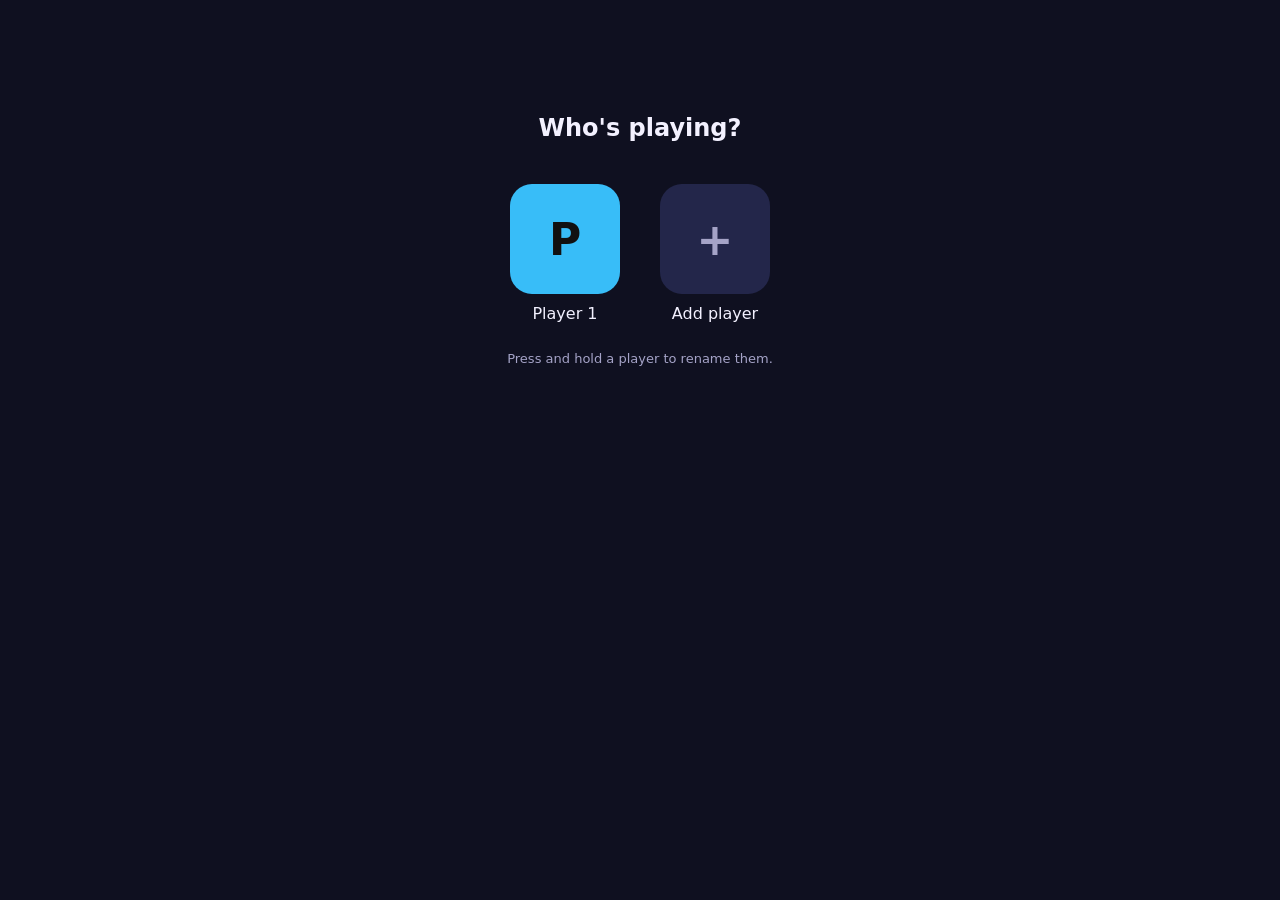
==== docs/index.html @ 9d43294e "Phone web app (docs/) for Android (2026.10.18.1937)" ====
<!doctype html>
<html lang="en">
<head>
<meta charset="utf-8">
<meta name="viewport" content="width=device-width, initial-scale=1, viewport-fit=cover">
<meta name="theme-color" content="#0f1020">
<title>Retro Arcade</title>
<link rel="manifest" href="manifest.webmanifest">
<link rel="icon" href="icon-192.png">
<link rel="stylesheet" href="style.css">
<link rel="stylesheet" href="phone.css">
</head>
<body>
<div class="wrap" id="app"></div>
<input type="file" id="picker" multiple hidden>

<dialog id="userDlg">
  <form method="dialog" id="userForm">
    <h3 id="userDlgTitle" style="margin-top:0">New player</h3>
    <input type="text" id="userName" maxlength="20" placeholder="Name" autocomplete="off" required>
    <div class="colors" id="userColors"></div>
    <div class="btns">
      <button type="button" class="btn danger" id="userDelete" hidden>Remove</button>
      <button type="button" class="btn" id="userCancel">Cancel</button>
      <button type="submit" class="btn primary">Save</button>
    </div>
  </form>
</dialog>

<dialog id="importDlg">
  <h3 style="margin-top:0">Add games</h3>
  <p class="hint" style="margin-top:0">Check the system for each game, then tap Add.</p>
  <div id="importList"></div>
  <div class="progress"><div id="importBar"></div></div>
  <div class="btns">
    <button type="button" class="btn" id="importCancel">Cancel</button>
    <button type="button" class="btn primary" id="importGo">Add</button>
  </div>
</dialog>

<div class="toast" id="toast"><span id="toastMsg"></span><button id="toastAct"></button></div>
<script src="store.js"></script>
<script src="phone.js"></script>
</body>
</html>
---- docs/style.css ----
:root {
  --bg: #0f1020;
  --panel: #1a1c34;
  --panel-2: #23264a;
  --text: #f3f1ff;
  --muted: #a5a3c7;
  --accent: #ff5d8f;
  --accent-2: #ffc145;
  --ok: #4ade80;
  --radius: 14px;
}
* { box-sizing: border-box; }
html, body { margin: 0; background: var(--bg); color: var(--text); font-family: "Segoe UI", system-ui, sans-serif; }
body { min-height: 100vh; }
button { font: inherit; color: inherit; cursor: pointer; }
.wrap { max-width: 1200px; margin: 0 auto; padding: 24px 16px 64px; }

header.top { display: flex; align-items: center; gap: 12px; margin-bottom: 24px; }
header.top h1 { font-size: 26px; margin: 0; letter-spacing: .5px; }
header.top h1 span { color: var(--accent); }
header.top .spacer { flex: 1; }
.chip { display: inline-flex; align-items: center; gap: 8px; background: var(--panel); border: 1px solid var(--panel-2);
  border-radius: 999px; padding: 6px 14px 6px 6px; }
.avatar { width: 36px; height: 36px; border-radius: 50%; display: grid; place-items: center; font-weight: 700; color: #111; flex: none; }

/* Profile picker */
.profiles { display: flex; flex-wrap: wrap; gap: 20px; justify-content: center; margin-top: 10vh; }
.profiles h2 { width: 100%; text-align: center; font-weight: 600; margin: 0 0 12px; }
.profile { background: none; border: 0; display: flex; flex-direction: column; align-items: center; gap: 10px; padding: 10px; border-radius: var(--radius); }
.profile .avatar { width: 110px; height: 110px; font-size: 44px; border-radius: 22px; transition: transform .15s; }
.profile:hover .avatar, .profile:focus-visible .avatar { transform: scale(1.06); outline: 3px solid var(--text); }
.profile.add .avatar { background: var(--panel-2); color: var(--muted); }

/* Library */
.tabs { display: flex; gap: 8px; flex-wrap: wrap; margin-bottom: 18px; }
.tab { background: var(--panel); border: 1px solid var(--panel-2); border-radius: 999px; padding: 8px 16px; color: var(--muted); }
.tab.on { background: var(--accent); border-color: var(--accent); color: #fff; }
.search { flex: 0 1 260px; background: var(--panel); border: 1px solid var(--panel-2); border-radius: 999px; padding: 8px 16px; color: var(--text); }
h3.row { margin: 26px 0 12px; font-size: 18px; color: var(--muted); font-weight: 600; }
.grid { display: grid; grid-template-columns: repeat(auto-fill, minmax(150px, 1fr)); gap: 16px; }
.card { background: var(--panel); border: 1px solid var(--panel-2); border-radius: var(--radius); overflow: hidden; padding: 0;
  text-align: left; display: flex; flex-direction: column; transition: transform .12s, border-color .12s; }
.card:hover, .card:focus-visible { transform: translateY(-3px); border-color: var(--accent); outline: none; }
.cover { aspect-ratio: 3 / 4; background: var(--panel-2); display: grid; place-items: center; overflow: hidden; }
.cover img { width: 100%; height: 100%; object-fit: cover; }
.cover .ph { font-size: 15px; padding: 12px; text-align: center; color: var(--muted); }
.card .meta { padding: 10px 12px 12px; }
.card .t { font-size: 14px; font-weight: 600; line-height: 1.25; }
.card .s { font-size: 12px; color: var(--muted); margin-top: 4px; }
.badge { display: inline-block; font-size: 11px; font-weight: 700; padding: 2px 7px; border-radius: 6px; background: var(--panel-2); color: var(--accent-2); }
.empty { color: var(--muted); padding: 40px 0; text-align: center; }

/* Dialog */
dialog { background: var(--panel); color: var(--text); border: 1px solid var(--panel-2); border-radius: var(--radius); padding: 22px; width: min(420px, calc(100vw - 32px)); }
dialog::backdrop { background: rgba(0,0,0,.6); }
dialog input[type=text] { width: 100%; padding: 10px 12px; border-radius: 10px; border: 1px solid var(--panel-2); background: var(--bg); color: var(--text); font-size: 16px; }
.colors { display: flex; gap: 10px; margin: 14px 0; flex-wrap: wrap; }
.colors button { width: 34px; height: 34px; border-radius: 50%; border: 3px solid transparent; }
.colors button.on { border-color: var(--text); }
.btns { display: flex; gap: 10px; justify-content: flex-end; margin-top: 16px; }
.btn { background: var(--panel-2); border: 0; border-radius: 10px; padding: 10px 16px; }
.btn.primary { background: var(--accent); color: #fff; }
.btn.danger { background: transparent; color: #ff8080; margin-right: auto; }

/* Player */
body.play { overflow: hidden; }
#game { position: fixed; inset: 0; }
.hud { position: fixed; top: 10px; left: 10px; z-index: 10000; display: flex; gap: 8px; align-items: center; opacity: .35; transition: opacity .2s; }
.hud:hover, .hud:focus-within { opacity: 1; }
.hud .btn { background: rgba(20,20,40,.85); }
.toast { position: fixed; bottom: 18px; left: 50%; transform: translateX(-50%); z-index: 10001; background: rgba(20,20,40,.92);
  border: 1px solid var(--panel-2); border-radius: 999px; padding: 10px 18px; font-size: 14px; display: none; gap: 10px; align-items: center; }
.toast.show { display: flex; }
.toast button { background: none; border: 0; color: var(--accent-2); text-decoration: underline; padding: 0; }
.dot { width: 8px; height: 8px; border-radius: 50%; background: var(--ok); display: inline-block; }

@media (max-width: 600px) {
  header.top h1 { font-size: 20px; }
  .grid { grid-template-columns: repeat(auto-fill, minmax(120px, 1fr)); gap: 12px; }
  .profile .avatar { width: 84px; height: 84px; font-size: 34px; }
}
---- docs/phone.css ----
/* Phone additions on top of the shared arcade style.css */
body { padding: env(safe-area-inset-top) env(safe-area-inset-right) env(safe-area-inset-bottom) env(safe-area-inset-left); }
.bar { display: flex; gap: 10px; margin-bottom: 16px; }
.bar .search { flex: 1; min-width: 0; }
.hint { color: var(--muted); font-size: 13px; text-align: center; margin: 18px 0; }
.empty p { margin: 8px 0; }
.tabs { flex-wrap: nowrap; overflow-x: auto; scrollbar-width: none; padding-bottom: 2px; }
.tabs::-webkit-scrollbar { display: none; }
.tab { white-space: nowrap; }
.cover .ph { font-size: 13px; }
#importList { max-height: 50vh; overflow-y: auto; }
.imp { display: flex; align-items: center; gap: 10px; padding: 8px 0; border-bottom: 1px solid var(--panel-2); }
.imp-name { flex: 1; min-width: 0; font-size: 14px; overflow-wrap: anywhere; }
.imp-name small { display: block; color: var(--muted); font-size: 12px; }
.imp select { background: var(--bg); color: var(--text); border: 1px solid var(--panel-2); border-radius: 8px; padding: 6px; max-width: 46%; }
.progress { height: 6px; background: var(--panel-2); border-radius: 3px; margin-top: 14px; overflow: hidden; }
#importBar { height: 100%; width: 0; background: var(--accent); transition: width .2s; }
.btn:disabled { opacity: .5; }
@media (max-width: 600px) {
  header.top { margin-bottom: 14px; }
  .chip { padding-right: 10px; font-size: 14px; }
  .chip .avatar { width: 30px; height: 30px; }
}
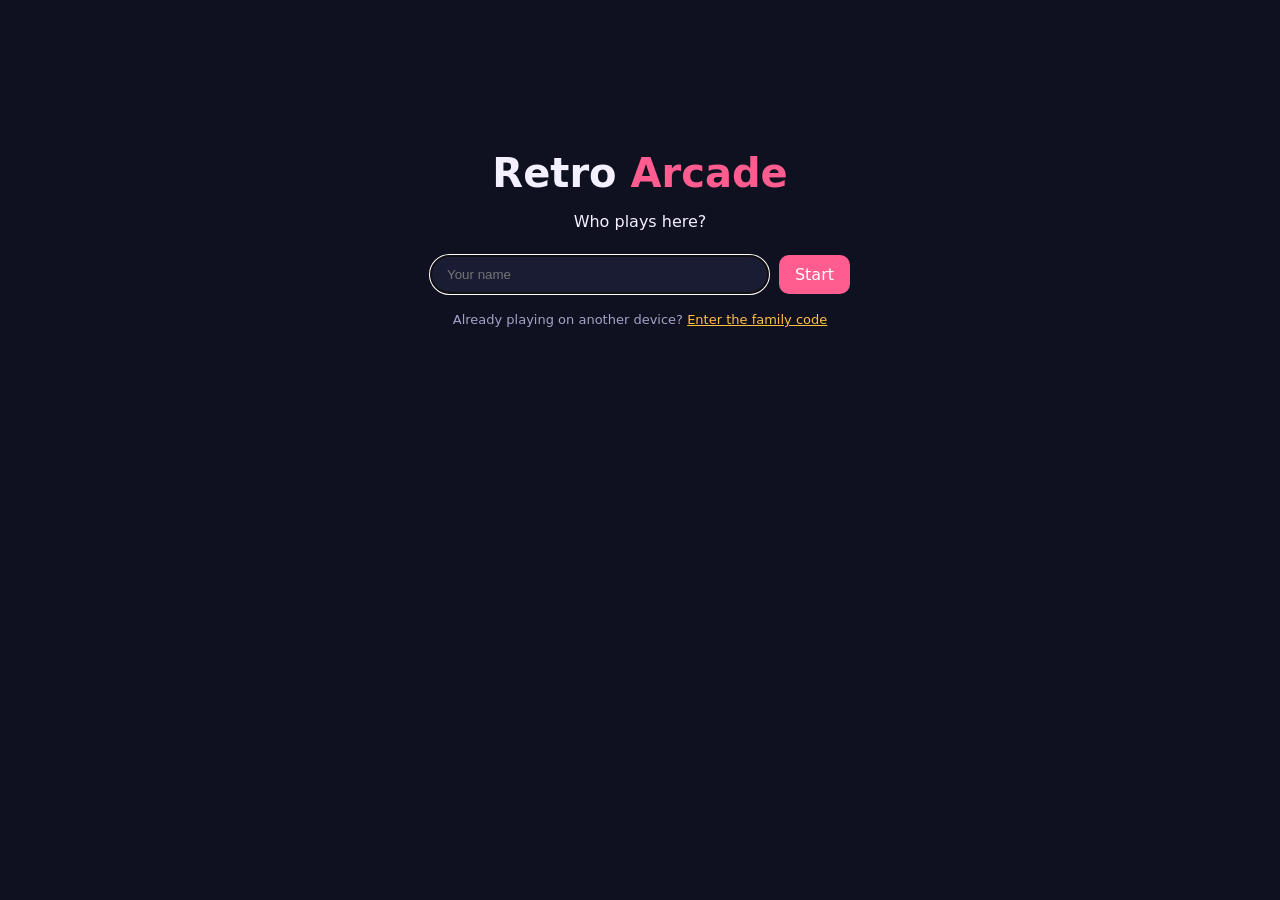
==== commit f714f1f1: "Controller menus, quick menu with save slots, favourites, kid mode, playtime, virtual DS stylus, wel" ====
--- a/docs/index.html
+++ b/docs/index.html
@@ -13,18 +13,40 @@
 <body>
 <div class="wrap" id="app"></div>
 <input type="file" id="picker" multiple hidden>
+<input type="file" id="restorePicker" accept=".json" hidden>
 
 <dialog id="userDlg">
   <form method="dialog" id="userForm">
     <h3 id="userDlgTitle" style="margin-top:0">New player</h3>
-    <input type="text" id="userName" maxlength="20" placeholder="Name" autocomplete="off" required>
+    <input type="text" id="userName" maxlength="20" placeholder="Name" autocomplete="off" required data-nav>
     <div class="colors" id="userColors"></div>
+    <label class="check"><input type="checkbox" id="userKid" data-nav> Kid mode (bigger tiles, hidden games stay hidden)</label>
     <div class="btns">
-      <button type="button" class="btn danger" id="userDelete" hidden>Remove</button>
-      <button type="button" class="btn" id="userCancel">Cancel</button>
-      <button type="submit" class="btn primary">Save</button>
+      <button type="button" class="btn danger" id="userDelete" hidden data-nav>Remove</button>
+      <button type="button" class="btn" id="userCancel" data-cancel data-nav>Cancel</button>
+      <button type="submit" class="btn primary" data-nav>Save</button>
     </div>
   </form>
+</dialog>
+
+<dialog id="syncDlg">
+  <form method="dialog" id="syncForm">
+    <h3 style="margin-top:0">Family saves</h3>
+    <p class="muted" id="syncStatus" style="margin-top:0"></p>
+    <input type="text" id="syncCode" placeholder="Family code" autocomplete="off" autocapitalize="off" data-nav>
+    <div class="btns" id="syncExtras" style="justify-content:flex-start;flex-wrap:wrap"></div>
+    <div class="btns">
+      <button type="button" class="btn danger" id="syncDisconnect" hidden data-nav>Disconnect</button>
+      <button type="button" class="btn" id="syncCancel" data-cancel data-nav>Close</button>
+      <button type="submit" class="btn primary" data-nav>Connect</button>
+    </div>
+  </form>
+</dialog>
+
+<dialog id="popDlg">
+  <h3 id="popTitle" style="margin-top:0"></h3>
+  <div id="popList" class="histList"></div>
+  <div class="btns"><button type="button" class="btn" id="popCancel" data-cancel data-nav>Cancel</button></div>
 </dialog>
 
 <dialog id="importDlg">
@@ -33,13 +55,17 @@
   <div id="importList"></div>
   <div class="progress"><div id="importBar"></div></div>
   <div class="btns">
-    <button type="button" class="btn" id="importCancel">Cancel</button>
-    <button type="button" class="btn primary" id="importGo">Add</button>
+    <button type="button" class="btn" id="importCancel" data-cancel data-nav>Cancel</button>
+    <button type="button" class="btn primary" id="importGo" data-nav>Add</button>
   </div>
 </dialog>
 
 <div class="toast" id="toast"><span id="toastMsg"></span><button id="toastAct"></button></div>
+<script src="config.js"></script>
 <script src="store.js"></script>
+<script src="sync.js"></script>
+<script src="nav.js"></script>
+<script src="menu.js"></script>
 <script src="phone.js"></script>
 </body>
 </html>
--- a/docs/style.css
+++ b/docs/style.css
@@ -73,9 +73,52 @@
 .toast.show { display: flex; }
 .toast button { background: none; border: 0; color: var(--accent-2); text-decoration: underline; padding: 0; }
 .dot { width: 8px; height: 8px; border-radius: 50%; background: var(--ok); display: inline-block; }
+.muted { font-size: 13px; color: var(--muted); }
+.btn.icon { font-size: 18px; line-height: 1; padding: 8px 12px; }
+.link { background: none; border: 0; color: var(--accent-2); text-decoration: underline; padding: 0; font-size: inherit; }
+.histList { display: flex; flex-direction: column; gap: 8px; max-height: 50vh; overflow-y: auto; }
+.hist { text-align: left; background: var(--panel-2); border: 0; border-radius: 10px; padding: 10px 14px; display: flex; justify-content: space-between; gap: 10px; }
+.hist small { color: var(--muted); }
+.hud .btn { padding: 8px 12px; font-size: 14px; }
+.hud { flex-wrap: wrap; max-width: calc(100vw - 20px); }
+
+/* Controller / keyboard focus */
+body.gp [data-nav]:focus { outline: 3px solid var(--accent-2); outline-offset: 2px; }
+.card:focus-visible, body.gp .card:focus { transform: translateY(-3px); border-color: var(--accent-2); }
+
+/* Library extras */
+.sel { background: var(--panel); border: 1px solid var(--panel-2); border-radius: 999px; padding: 8px 14px; color: var(--text); }
+.cover { position: relative; }
+.star { position: absolute; top: 6px; left: 8px; color: var(--accent-2); font-size: 20px; text-shadow: 0 1px 3px #000; }
+.new { position: absolute; top: 8px; right: 8px; background: var(--accent); color: #fff; font-size: 10px; font-weight: 800; padding: 2px 6px; border-radius: 6px; letter-spacing: .5px; }
+.check { display: flex; align-items: center; gap: 8px; font-size: 14px; color: var(--muted); margin: 4px 0 2px; }
+.check input { width: 18px; height: 18px; }
+.welcome { text-align: center; margin-top: 14vh; }
+.welcome h1 { font-size: 40px; margin-bottom: 6px; }
+.welcome h1 span { color: var(--accent); }
+.welcome .bar { max-width: 420px; margin: 24px auto 0; }
+body.kid .grid { grid-template-columns: repeat(auto-fill, minmax(200px, 1fr)); gap: 22px; }
+body.kid .card .t { font-size: 17px; }
+body.kid .tabs .tab, body.kid .chip { font-size: 16px; padding: 10px 18px; }
+
+/* Quick menu in a game */
+.quick { width: min(520px, calc(100vw - 32px)); }
+.qgrid { display: grid; grid-template-columns: 1fr 1fr; gap: 8px; }
+.qgrid .btn { text-align: left; }
+.slots { margin-top: 12px; display: flex; flex-direction: column; gap: 6px; }
+.slot { display: flex; align-items: center; gap: 8px; background: var(--panel-2); border-radius: 10px; padding: 8px 10px; }
+.slot > span { flex: 1; font-size: 14px; }
+.slot small { display: block; color: var(--muted); font-size: 12px; }
+.slot .btn { padding: 6px 12px; font-size: 13px; background: var(--panel); }
+.stylusCursor { position: fixed; width: 26px; height: 26px; margin: -13px 0 0 -13px; border: 3px solid var(--accent-2); border-radius: 50%; box-shadow: 0 0 0 2px #000, inset 0 0 0 2px #000; pointer-events: none; z-index: 9999; }
+.stylusCursor::after { content: ''; position: absolute; left: 50%; top: 50%; width: 4px; height: 4px; margin: -2px; background: var(--accent-2); border-radius: 50%; }
+.stylusCursor.down { background: rgba(255, 193, 69, .35); transform: scale(.85); }
 
 @media (max-width: 600px) {
   header.top h1 { font-size: 20px; }
   .grid { grid-template-columns: repeat(auto-fill, minmax(120px, 1fr)); gap: 12px; }
   .profile .avatar { width: 84px; height: 84px; font-size: 34px; }
 }
+
+.tapToPlay { position: fixed; inset: 0; z-index: 9998; display: grid; place-items: center; background: rgba(0,0,0,.45); cursor: pointer; }
+.tapToPlay div { background: var(--accent); color: #fff; font-weight: 700; font-size: 22px; padding: 16px 32px; border-radius: 999px; box-shadow: 0 8px 30px rgba(0,0,0,.5); }
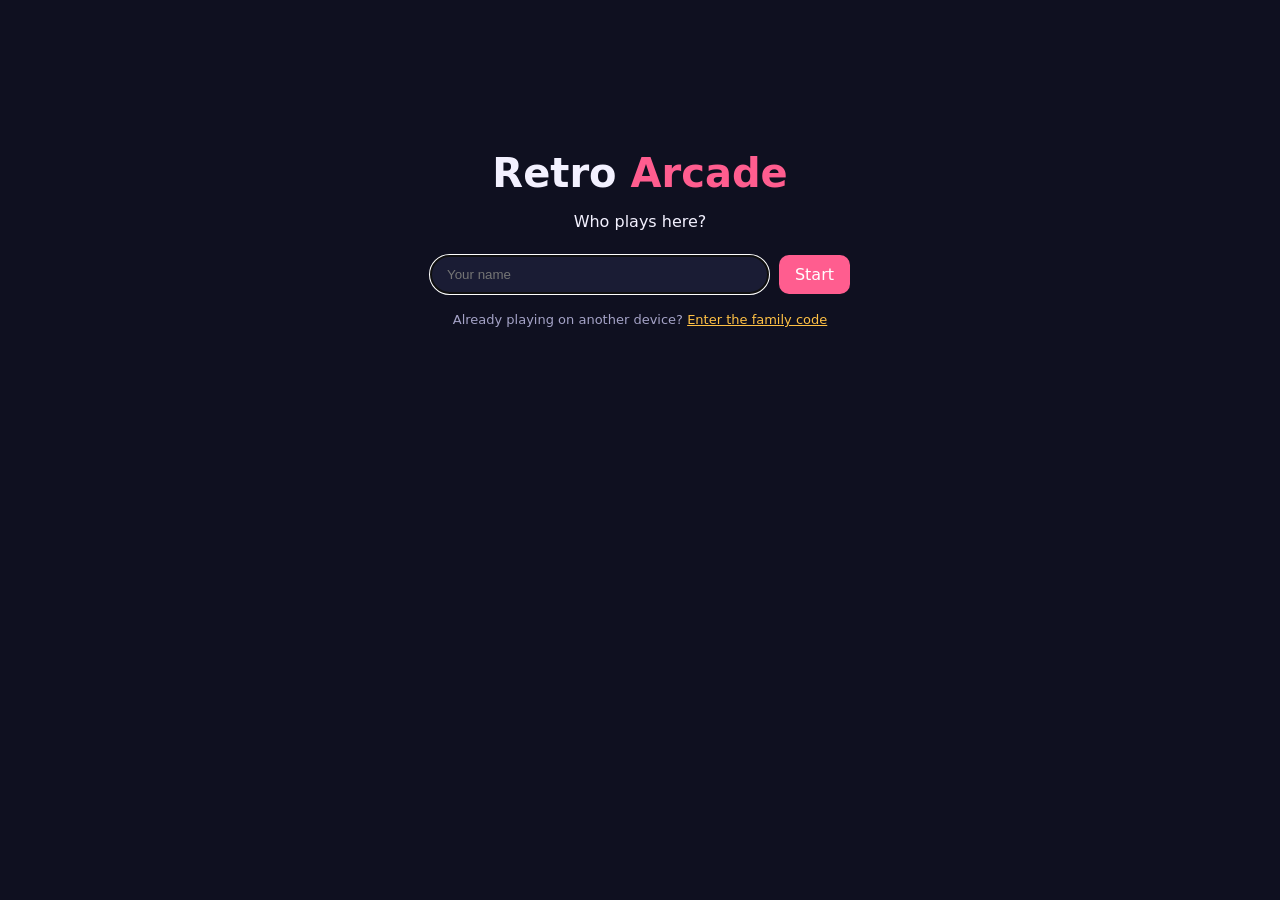
==== commit e4e6a329: "Kid mode lock: parent PIN for grown-up profiles, player changes and family-save settings once a kid " ====
--- a/docs/index.html
+++ b/docs/index.html
@@ -21,12 +21,24 @@
     <input type="text" id="userName" maxlength="20" placeholder="Name" autocomplete="off" required data-nav>
     <div class="colors" id="userColors"></div>
     <label class="check"><input type="checkbox" id="userKid" data-nav> Kid mode (bigger tiles, hidden games stay hidden)</label>
+    <button type="button" class="link" id="userPin" hidden data-nav>Change parent PIN</button>
     <div class="btns">
       <button type="button" class="btn danger" id="userDelete" hidden data-nav>Remove</button>
       <button type="button" class="btn" id="userCancel" data-cancel data-nav>Cancel</button>
       <button type="submit" class="btn primary" data-nav>Save</button>
     </div>
   </form>
+</dialog>
+
+<dialog id="pinDlg">
+  <h3 id="pinTitle" style="margin-top:0">Parent PIN</h3>
+  <p class="hint" id="pinMsg"></p>
+  <div class="pin-dots" id="pinDots"></div>
+  <div class="pin-pad" id="pinPad"></div>
+  <div class="btns">
+    <button type="button" class="btn" id="pinCancel" data-cancel data-nav>Cancel</button>
+    <button type="button" class="btn primary" id="pinOk" data-nav>OK</button>
+  </div>
 </dialog>
 
 <dialog id="syncDlg">
--- a/docs/style.css
+++ b/docs/style.css
@@ -53,6 +53,11 @@
 /* Dialog */
 dialog { background: var(--panel); color: var(--text); border: 1px solid var(--panel-2); border-radius: var(--radius); padding: 22px; width: min(420px, calc(100vw - 32px)); }
 dialog::backdrop { background: rgba(0,0,0,.6); }
+.pin-dots { font-size: 28px; letter-spacing: 10px; text-align: center; min-height: 40px; margin: 6px 0 10px; }
+.pin-pad { display: grid; grid-template-columns: repeat(3, 1fr); gap: 10px; }
+.pin-pad .pin-key { font-size: 22px; padding: 14px 0; }
+#userPin { display: block; margin-top: 10px; }
+#userPin[hidden] { display: none; }
 dialog input[type=text] { width: 100%; padding: 10px 12px; border-radius: 10px; border: 1px solid var(--panel-2); background: var(--bg); color: var(--text); font-size: 16px; }
 .colors { display: flex; gap: 10px; margin: 14px 0; flex-wrap: wrap; }
 .colors button { width: 34px; height: 34px; border-radius: 50%; border: 3px solid transparent; }
